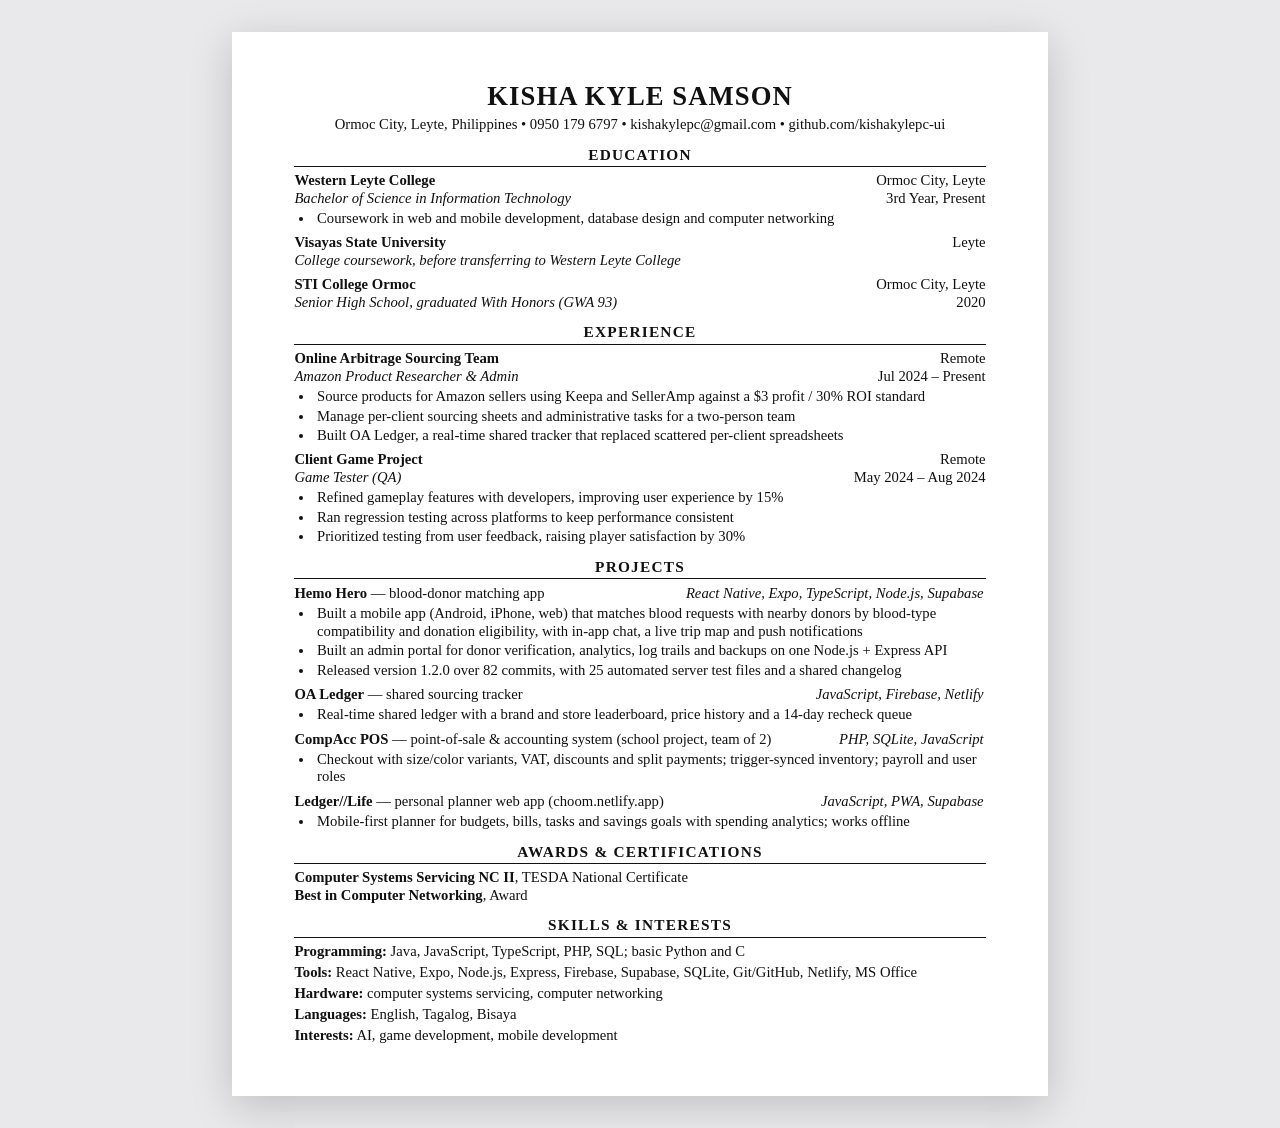
==== resume/resume.html @ 67464b13 "Redesign as a dark editorial portfolio and add VSU to the résumé - New look: Space Grotesk, DM Sans " ====
<!DOCTYPE html>
<html lang="en">
<head>
  <meta charset="UTF-8">
  <meta name="viewport" content="width=device-width, initial-scale=1.0">
  <title>Kisha Kyle Samson — Résumé</title>
  <!--
    Harvard-format résumé. Edit the text below, then rebuild Kisha-Kyle-Samson-Resume.pdf (same folder)
    (open this file in Chrome → Ctrl+P → "Save as PDF", margins "Default").
  -->
  <style>
    @page { size: Letter; margin: 0.5in 0.65in; }

    :root { --ink: #111; --rule: #111; }
    * { box-sizing: border-box; }
    html { background: #e9e9ec; }
    body {
      margin: 32px auto;
      max-width: 8.5in;
      padding: 0.5in 0.65in;
      background: #fff;
      color: var(--ink);
      font-family: Garamond, "EB Garamond", "Times New Roman", serif;
      font-size: 11pt;
      line-height: 1.2;
      box-shadow: 0 10px 40px rgba(0, 0, 0, 0.18);
    }
    @media print {
      html { background: none; }
      body { margin: 0; padding: 0; max-width: none; box-shadow: none; }
    }
    @media (max-width: 700px) {
      body { margin: 0; padding: 24px 18px; box-shadow: none; }
    }

    header { text-align: center; margin-bottom: 6pt; }
    h1 { margin: 0; font-size: 20pt; font-weight: 700; letter-spacing: 0.04em; }
    .contact { margin: 3pt 0 0; font-size: 11pt; }
    .contact a { color: inherit; text-decoration: none; }

    h2 {
      margin: 9pt 0 4pt;
      padding-bottom: 1.5pt;
      border-bottom: 1px solid var(--rule);
      text-align: center;
      font-size: 11.5pt;
      font-weight: 700;
      letter-spacing: 0.08em;
      text-transform: uppercase;
    }

    .entry { margin: 0 0 5pt; break-inside: avoid; }
    .row { display: flex; justify-content: space-between; gap: 12pt; }
    .row > :last-child { text-align: right; white-space: nowrap; }
    .org { font-weight: 700; }
    .role { font-style: italic; }
    ul { margin: 2pt 0 0; padding-left: 15pt; }
    li { margin: 0 0 1.5pt; padding-left: 2pt; }
    .tech { font-style: italic; padding-right: 1.5pt; }
    .plain { margin: 0 0 2.5pt; }
    .plain b { font-weight: 700; }
  </style>
</head>
<body>

  <header>
    <h1>KISHA KYLE SAMSON</h1>
    <p class="contact">
      Ormoc City, Leyte, Philippines&nbsp;•&nbsp;<a href="tel:+639501796797">0950 179 6797</a>&nbsp;•&nbsp;<a href="mailto:kishakylepc@gmail.com">kishakylepc@gmail.com</a>&nbsp;•&nbsp;<a href="https://github.com/kishakylepc-ui">github.com/kishakylepc-ui</a>
    </p>
  </header>

  <section>
    <h2>Education</h2>
    <div class="entry">
      <div class="row"><span class="org">Western Leyte College</span><span>Ormoc City, Leyte</span></div>
      <div class="row"><span class="role">Bachelor of Science in Information Technology</span><span>3rd Year, Present</span></div>
      <ul>
        <li>Coursework in web and mobile development, database design and computer networking</li>
      </ul>
    </div>
    <!-- Add your program and years here when you want them shown (e.g. the right-hand span of the second row) -->
    <div class="entry">
      <div class="row"><span class="org">Visayas State University</span><span>Leyte</span></div>
      <div class="row"><span class="role">College coursework, before transferring to Western Leyte College</span><span></span></div>
    </div>
    <div class="entry">
      <div class="row"><span class="org">STI College Ormoc</span><span>Ormoc City, Leyte</span></div>
      <div class="row"><span class="role">Senior High School, graduated With Honors (GWA 93)</span><span>2020</span></div>
    </div>
  </section>

  <section>
    <h2>Experience</h2>
    <div class="entry">
      <div class="row"><span class="org">Online Arbitrage Sourcing Team</span><span>Remote</span></div>
      <div class="row"><span class="role">Amazon Product Researcher &amp; Admin</span><span>Jul 2024 – Present</span></div>
      <ul>
        <li>Source products for Amazon sellers using Keepa and SellerAmp against a $3 profit / 30% ROI standard</li>
        <li>Manage per-client sourcing sheets and administrative tasks for a two-person team</li>
        <li>Built OA Ledger, a real-time shared tracker that replaced scattered per-client spreadsheets</li>
      </ul>
    </div>
    <div class="entry">
      <div class="row"><span class="org">Client Game Project</span><span>Remote</span></div>
      <div class="row"><span class="role">Game Tester (QA)</span><span>May 2024 – Aug 2024</span></div>
      <ul>
        <li>Refined gameplay features with developers, improving user experience by 15%</li>
        <li>Ran regression testing across platforms to keep performance consistent</li>
        <li>Prioritized testing from user feedback, raising player satisfaction by 30%</li>
      </ul>
    </div>
  </section>

  <section>
    <h2>Projects</h2>
    <div class="entry">
      <div class="row"><span><span class="org">Hemo Hero</span> — blood-donor matching app</span><span class="tech">React Native, Expo, TypeScript, Node.js, Supabase</span></div>
      <ul>
        <li>Built a mobile app (Android, iPhone, web) that matches blood requests with nearby donors by blood-type compatibility and donation eligibility, with in-app chat, a live trip map and push notifications</li>
        <li>Built an admin portal for donor verification, analytics, log trails and backups on one Node.js + Express API</li>
        <li>Released version 1.2.0 over 82 commits, with 25 automated server test files and a shared changelog</li>
      </ul>
    </div>
    <div class="entry">
      <div class="row"><span><span class="org">OA Ledger</span> — shared sourcing tracker</span><span class="tech">JavaScript, Firebase, Netlify</span></div>
      <ul>
        <li>Real-time shared ledger with a brand and store leaderboard, price history and a 14-day recheck queue</li>
      </ul>
    </div>
    <div class="entry">
      <div class="row"><span><span class="org">CompAcc POS</span> — point-of-sale &amp; accounting system (school project, team of 2)</span><span class="tech">PHP, SQLite, JavaScript</span></div>
      <ul>
        <li>Checkout with size/color variants, VAT, discounts and split payments; trigger-synced inventory; payroll and user roles</li>
      </ul>
    </div>
    <div class="entry">
      <div class="row"><span><span class="org">Ledger//Life</span> — personal planner web app (choom.netlify.app)</span><span class="tech">JavaScript, PWA, Supabase</span></div>
      <ul>
        <li>Mobile-first planner for budgets, bills, tasks and savings goals with spending analytics; works offline</li>
      </ul>
    </div>
  </section>

  <section>
    <h2>Awards &amp; Certifications</h2>
    <div class="entry">
      <div class="row"><span><span class="org">Computer Systems Servicing NC II</span>, TESDA National Certificate</span><span></span></div>
      <div class="row"><span><span class="org">Best in Computer Networking</span>, Award</span><span></span></div>
    </div>
  </section>

  <section>
    <h2>Skills &amp; Interests</h2>
    <p class="plain"><b>Programming:</b> Java, JavaScript, TypeScript, PHP, SQL; basic Python and C</p>
    <p class="plain"><b>Tools:</b> React Native, Expo, Node.js, Express, Firebase, Supabase, SQLite, Git/GitHub, Netlify, MS Office</p>
    <p class="plain"><b>Hardware:</b> computer systems servicing, computer networking</p>
    <p class="plain"><b>Languages:</b> English, Tagalog, Bisaya</p>
    <p class="plain"><b>Interests:</b> AI, game development, mobile development</p>
  </section>

</body>
</html>
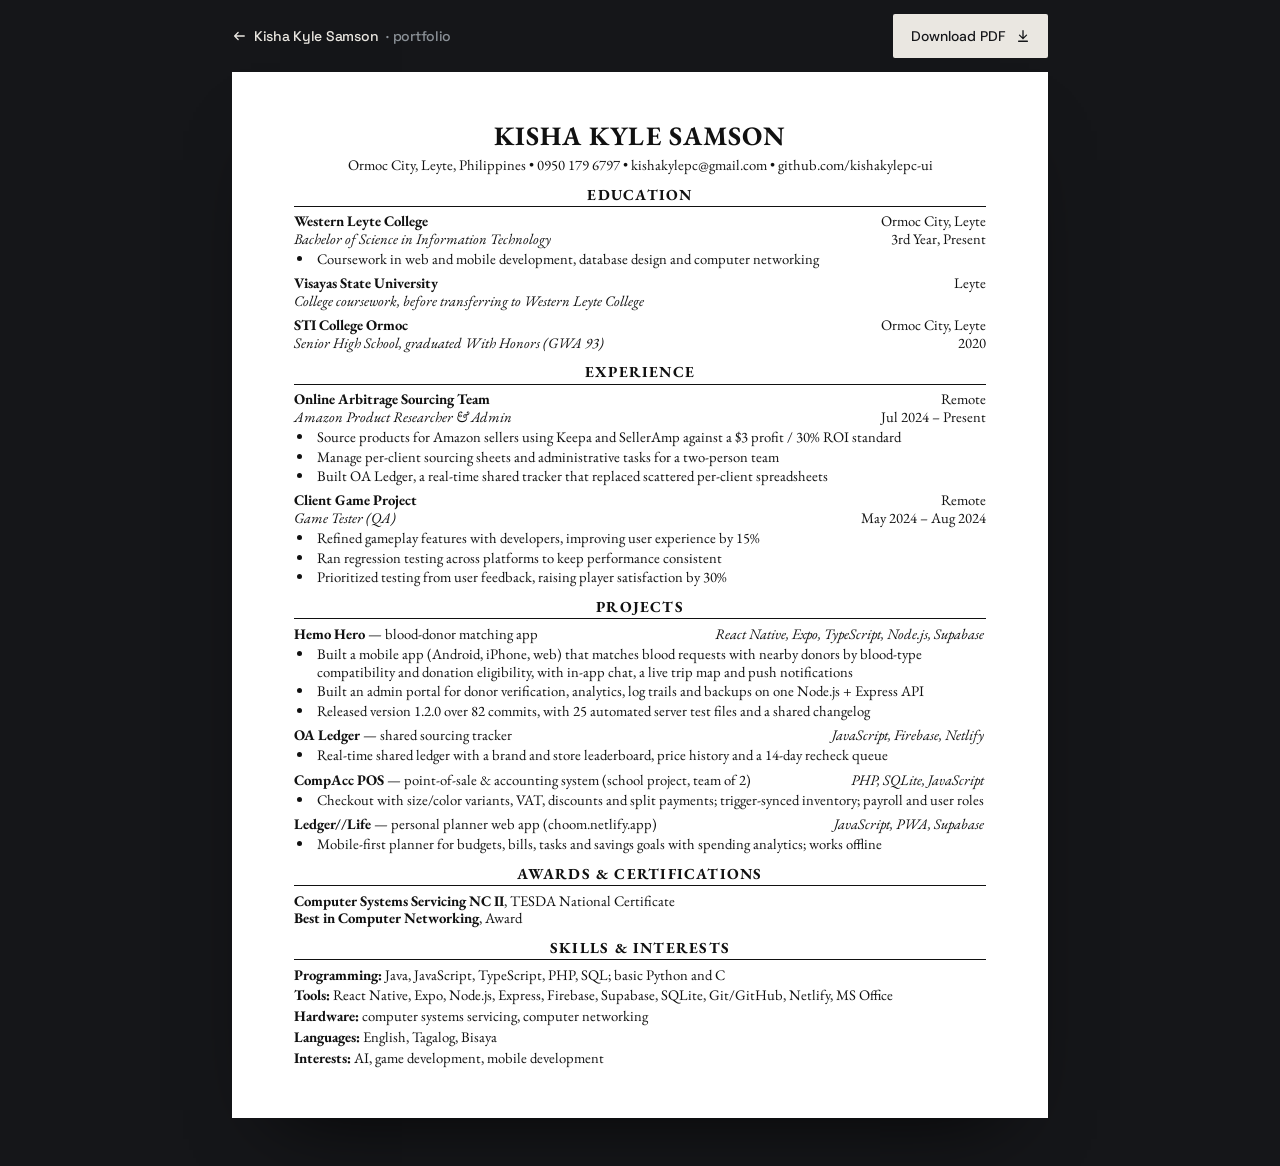
==== commit f84b646a: "Refine the portfolio: proof-first story, phone fixes, natural hero photo - Reorder the page proof fi" ====
--- a/resume/resume.html
+++ b/resume/resume.html
@@ -2,8 +2,16 @@
 <html lang="en">
 <head>
   <meta charset="UTF-8">
-  <meta name="viewport" content="width=device-width, initial-scale=1.0">
+  <meta name="viewport" content="width=device-width, initial-scale=1.0, viewport-fit=cover">
   <title>Kisha Kyle Samson — Résumé</title>
+  <meta name="theme-color" content="#151619">
+  <link rel="icon" href="../assets/img/favicon.svg" type="image/svg+xml">
+  <!-- Site fonts for the on-screen bar only; the résumé itself stays in Garamond for print and the PDF -->
+  <link rel="preconnect" href="https://fonts.googleapis.com">
+  <link rel="preconnect" href="https://fonts.gstatic.com" crossorigin>
+  <!-- EB Garamond is the fallback for devices without a system Garamond (phones, most Macs);
+       Garamond stays first in the stack, so the PDF made on a machine that has it is unchanged. -->
+  <link href="https://fonts.googleapis.com/css2?family=DM+Sans:wght@400;500&family=EB+Garamond:ital,wght@0,400;0,700;1,400&family=Space+Grotesk:wght@500&display=swap" rel="stylesheet">
   <!--
     Harvard-format résumé. Edit the text below, then rebuild Kisha-Kyle-Samson-Resume.pdf (same folder)
     (open this file in Chrome → Ctrl+P → "Save as PDF", margins "Default").
@@ -13,9 +21,12 @@
 
     :root { --ink: #111; --rule: #111; }
     * { box-sizing: border-box; }
-    html { background: #e9e9ec; }
-    body {
-      margin: 32px auto;
+    /* On screen: the white page sits on the portfolio's Deep Charcoal, under a slim bar in the site's type.
+       In print (and the PDF) only the page is output, exactly as before. */
+    html { background: #151619; -webkit-tap-highlight-color: transparent; scrollbar-color: #303338 #151619; }
+    body { margin: 0; padding: 0 16px 48px; }
+    .paper {
+      margin: 0 auto;
       max-width: 8.5in;
       padding: 0.5in 0.65in;
       background: #fff;
@@ -23,14 +34,42 @@
       font-family: Garamond, "EB Garamond", "Times New Roman", serif;
       font-size: 11pt;
       line-height: 1.2;
-      box-shadow: 0 10px 40px rgba(0, 0, 0, 0.18);
-    }
+      box-shadow: 0 40px 80px -48px rgba(0, 0, 0, 0.9);
+    }
+    .screen-bar {
+      display: flex;
+      flex-wrap: wrap;
+      align-items: center;
+      justify-content: space-between;
+      gap: 8px 16px;
+      max-width: 8.5in;
+      margin: 0 auto;
+      padding: max(14px, env(safe-area-inset-top)) 0 14px;
+      font: 500 14px/1.2 "DM Sans", sans-serif;
+    }
+    .screen-bar a { color: #EAE7E1; text-decoration: none; touch-action: manipulation; -webkit-user-select: none; user-select: none; }
+    .back { display: inline-flex; align-items: center; gap: 8px; min-height: 44px; font-family: "Space Grotesk", sans-serif; letter-spacing: -0.02em; }
+    .back svg, .download svg { width: 1em; height: 1em; fill: none; stroke: currentColor; stroke-width: 1.5; stroke-linecap: round; stroke-linejoin: round; }
+    .back span { color: #8C9298; }
+    .download { display: inline-flex; align-items: center; gap: 10px; min-height: 44px; padding: 0 18px; border-radius: 2px; background: #EAE7E1; color: #151619 !important; transition: background 0.25s, transform 160ms cubic-bezier(0.16, 1, 0.3, 1); }
+    .download:active { transform: scale(0.97); background: #C5AE91; }
+    @media (hover: hover) and (pointer: fine) { .download:hover { background: #C5AE91; } .back:hover span { color: #EAE7E1; } }
+    .screen-bar a:focus-visible { outline: 2px solid #8299B2; outline-offset: 3px; }
+    ::selection { background: #C5AE91; color: #151619; }
     @media print {
       html { background: none; }
-      body { margin: 0; padding: 0; max-width: none; box-shadow: none; }
+      body { padding: 0; }
+      .screen-bar { display: none; }
+      .paper { margin: 0; padding: 0; max-width: none; box-shadow: none; }
     }
     @media (max-width: 700px) {
-      body { margin: 0; padding: 24px 18px; box-shadow: none; }
+      body { padding: 0 0 32px; }
+      .screen-bar { padding-left: max(16px, env(safe-area-inset-left)); padding-right: max(16px, env(safe-area-inset-right)); }
+      .paper { padding: 24px 18px; box-shadow: none; }
+      /* on a phone the right-hand dates and stacks drop under their line instead of running off the page */
+      .paper .row { flex-wrap: wrap; gap: 0 12pt; }
+      .paper .row > :last-child { white-space: normal; text-align: left; }
+      .contact { line-height: 1.5; }
     }
 
     header { text-align: center; margin-bottom: 6pt; }
@@ -62,11 +101,16 @@
   </style>
 </head>
 <body>
+  <nav class="screen-bar" aria-label="Résumé">
+    <a class="back" href="../index.html"><svg viewBox="0 0 16 16" aria-hidden="true"><path d="M14 8H3M7 4L3 8l4 4"/></svg>Kisha Kyle Samson <span>· portfolio</span></a>
+    <a class="download" href="Kisha-Kyle-Samson-Resume.pdf" download>Download PDF <svg viewBox="0 0 16 16" aria-hidden="true"><path d="M8 2v9M4 7l4 4 4-4M3 14h10"/></svg></a>
+  </nav>
+  <main class="paper">
 
   <header>
     <h1>KISHA KYLE SAMSON</h1>
     <p class="contact">
-      Ormoc City, Leyte, Philippines&nbsp;•&nbsp;<a href="tel:+639501796797">0950 179 6797</a>&nbsp;•&nbsp;<a href="mailto:kishakylepc@gmail.com">kishakylepc@gmail.com</a>&nbsp;•&nbsp;<a href="https://github.com/kishakylepc-ui">github.com/kishakylepc-ui</a>
+      Ormoc City, Leyte, Philippines • <a href="tel:+639501796797">0950 179 6797</a> • <a href="mailto:kishakylepc@gmail.com">kishakylepc@gmail.com</a> • <a href="https://github.com/kishakylepc-ui">github.com/kishakylepc-ui</a>
     </p>
   </header>
 
@@ -159,5 +203,6 @@
     <p class="plain"><b>Interests:</b> AI, game development, mobile development</p>
   </section>
 
+  </main>
 </body>
 </html>
